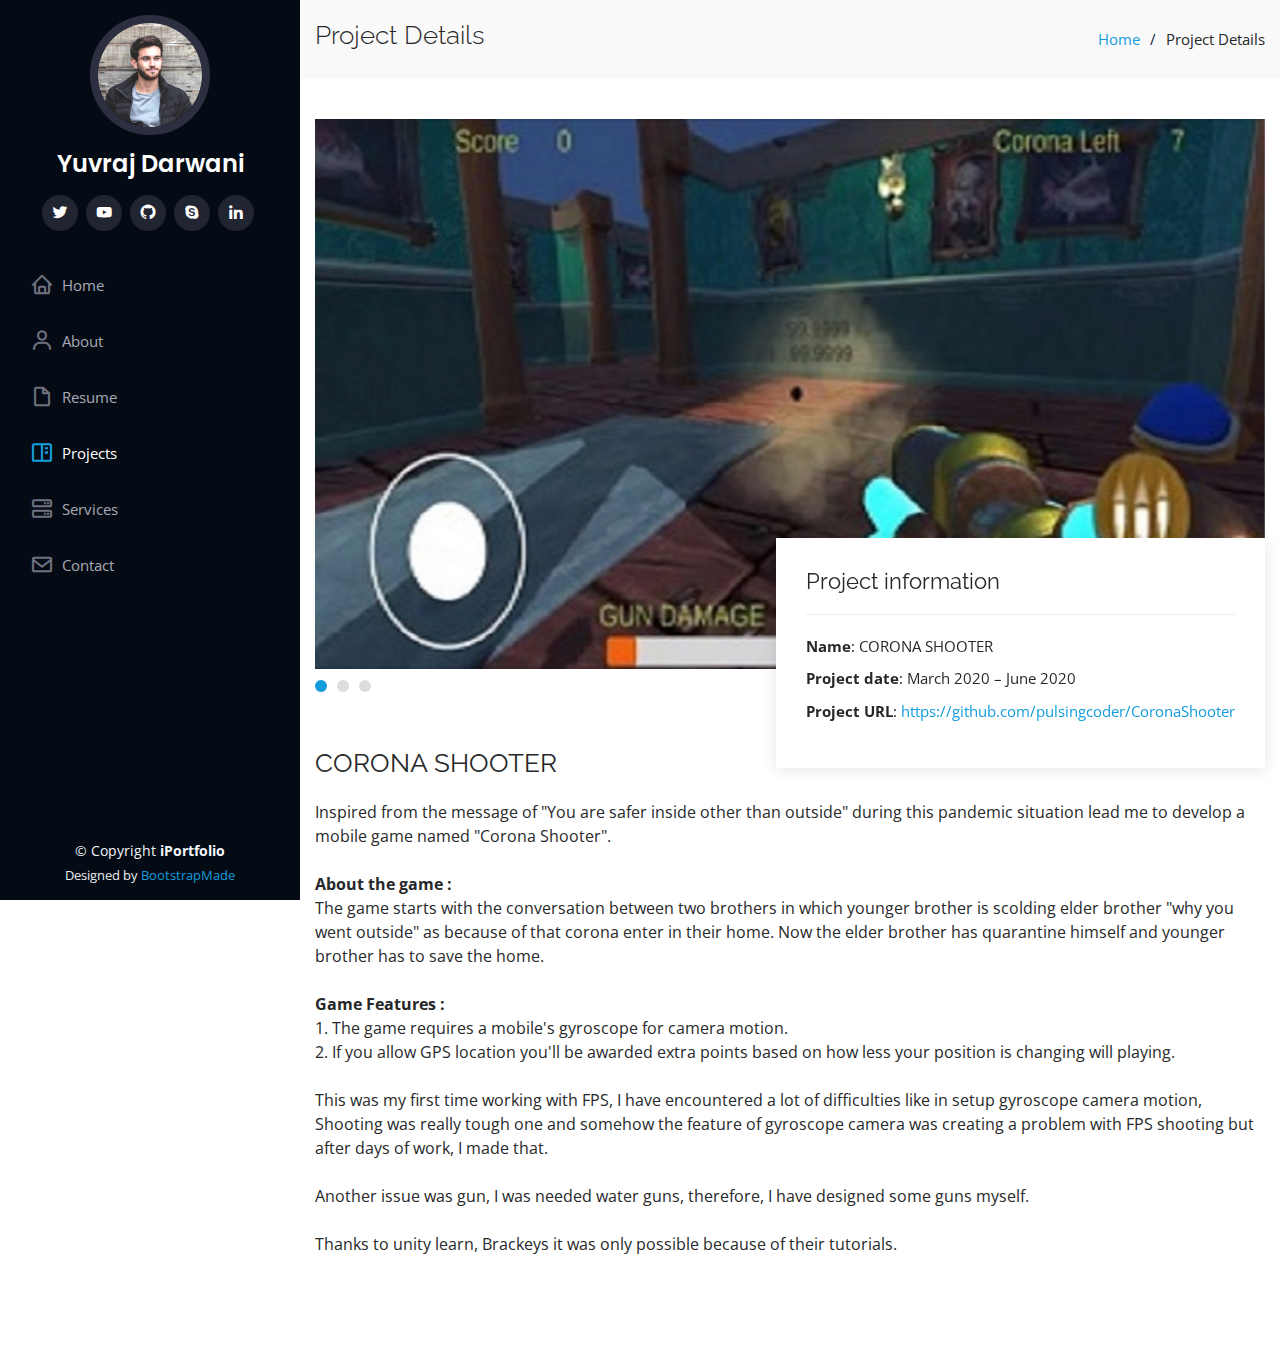
==== portfolio-details.html @ b5a2ceb8 "commit" ====
<!DOCTYPE html>
<html lang="en">

<head>
  <meta charset="utf-8">
  <meta content="width=device-width, initial-scale=1.0" name="viewport">

  <title>Project Details</title>
  <meta content="" name="description">
  <meta content="" name="keywords">

  <!-- Favicons -->
  <link href="assets/img/favicon.png" rel="icon">
  <link href="assets/img/apple-touch-icon.png" rel="apple-touch-icon">

  <!-- Google Fonts -->
  <link href="https://fonts.googleapis.com/css?family=Open+Sans:300,300i,400,400i,600,600i,700,700i|Raleway:300,300i,400,400i,500,500i,600,600i,700,700i|Poppins:300,300i,400,400i,500,500i,600,600i,700,700i" rel="stylesheet">

  <!-- Vendor CSS Files -->
  <link href="assets/vendor/bootstrap/css/bootstrap.min.css" rel="stylesheet">
  <link href="assets/vendor/icofont/icofont.min.css" rel="stylesheet">
  <link href="assets/vendor/boxicons/css/boxicons.min.css" rel="stylesheet">
  <link href="assets/vendor/venobox/venobox.css" rel="stylesheet">
  <link href="assets/vendor/owl.carousel/assets/owl.carousel.min.css" rel="stylesheet">
  <link href="assets/vendor/aos/aos.css" rel="stylesheet">

  <!-- Template Main CSS File -->
  <link href="assets/css/style.css" rel="stylesheet">

  <!-- =======================================================
  * Template Name: iPortfolio - v1.4.1
  * Template URL: https://bootstrapmade.com/iportfolio-bootstrap-portfolio-websites-template/
  * Author: BootstrapMade.com
  * License: https://bootstrapmade.com/license/
  ======================================================== -->
</head>

<body>

  <!-- ======= Mobile nav toggle button ======= -->
  <button type="button" class="mobile-nav-toggle d-xl-none"><i class="icofont-navigation-menu"></i></button>

  <!-- ======= Header ======= -->
  <header id="header">
    <div class="d-flex flex-column">

      <div class="profile">
        <img src="assets/img/profile-img.jpg" alt="" class="img-fluid rounded-circle">
        <h1 class="text-light"><a href="index.html">Yuvraj Darwani</a></h1>
        <div class="social-links mt-3 text-center">
          <a href="https://twitter.com/DarwaniYuvraj" class="twitter"><i class="bx bxl-twitter"></i></a>
          <a href="https://www.youtube.com/channel/UCUBXnohmD0oSBHaIq_Q_eWg" class="youtube"><i class="bx bxl-youtube"></i></a>
          <a href="https://github.com/pulsingcoder" class="instagram"><i class="bx bxl-github"></i></a>
          <a href="https://join.skype.com/invite/ezYSX8KcII6i" class="google-plus"><i class="bx bxl-skype"></i></a>
          <a href="https://www.linkedin.com/in/yuvrajdarwani17/" class="linkedin"><i class="bx bxl-linkedin"></i></a>
        </div>
      </div>

      <nav class="nav-menu">
        <ul>
          <li><a href="index.html"><i class="bx bx-home"></i> <span>Home</span></a></li>
          <li><a href="index.html#about"><i class="bx bx-user"></i> <span>About</span></a></li>
          <li><a href="index.html#resume"><i class="bx bx-file-blank"></i> <span>Resume</span></a></li>
          <li class="active"><a href="index.html#portfolio"><i class="bx bx-book-content"></i> Projects</a></li>
          <li><a href="index.html#services"><i class="bx bx-server"></i> Services</a></li>
          <li><a href="index.html#contact"><i class="bx bx-envelope"></i> Contact</a></li>

        </ul>
      </nav><!-- .nav-menu -->
      <button type="button" class="mobile-nav-toggle d-xl-none"><i class="icofont-navigation-menu"></i></button>

    </div>
  </header><!-- End Header -->

  <main id="main">

    <!-- ======= Breadcrumbs ======= -->
    <section id="breadcrumbs" class="breadcrumbs">
      <div class="container">

        <div class="d-flex justify-content-between align-items-center">
          <h2>Project Details</h2>
          <ol>
            <li><a href="index.html">Home</a></li>
            <li>Project Details</li>
          </ol>
        </div>

      </div>
    </section><!-- End Breadcrumbs -->

    <!-- ======= Portfolio Details Section ======= -->
    <section id="portfolio-details" class="portfolio-details">
      <div class="container">

        <div class="portfolio-details-container">

          <div class="owl-carousel portfolio-details-carousel">
            <img src="assets/img/cs_3.jpg" class="img-fluid" alt="">
            <img src="assets/img/cs_1.jpeg" class="img-fluid" alt="">
            <img src="assets/img/cs_2.jpeg" class="img-fluid" alt="">
          </div>

          <div class="portfolio-info">
            <h3>Project information</h3>
            <ul>
              <li><strong>Name</strong>: CORONA SHOOTER</li>
              
              <li><strong>Project date</strong>: March 2020 – June 2020</li>
              <li><strong>Project URL</strong>: <a href="https://github.com/pulsingcoder/CoronaShooter">https://github.com/pulsingcoder/CoronaShooter</a></li>
            </ul>
          </div>

        </div>

        <div class="portfolio-description">
          <h2>CORONA SHOOTER</h2>
          <p>
          Inspired from the message of "You are safer inside other than outside" during this pandemic situation lead me to develop a mobile game named "Corona Shooter".<br><br>
          <span><strong>About the game :</strong></span><br>
          The game starts with the conversation between two brothers in which younger brother is scolding elder brother "why you went outside" as because of that corona enter in their home. Now the elder brother has quarantine himself and younger brother has to save the home.<br><br>
          <span><strong>Game Features : </strong></span><br>
          1. The game requires a mobile's gyroscope for camera motion.<br>
          2. If you allow GPS location you'll be awarded extra points based on how less your position is changing will playing.<br><br>
  
          This was my first time working with FPS, I have encountered a lot of difficulties like in setup gyroscope camera motion, Shooting was really tough one and somehow the feature of gyroscope camera was creating a problem with FPS shooting but after days of work, I made that.<br><br>

          Another issue was gun, I was needed water guns, therefore, I have designed some guns myself. <br><br>

Thanks to unity learn, Brackeys it was only possible because of their tutorials.<br><br>
          </p>
        </div>

      </div>
    </section><!-- End Portfolio Details Section -->

  </main><!-- End #main -->

  <!-- ======= Footer ======= -->
  <footer id="footer">
    <div class="container">
      <div class="copyright">
        &copy; Copyright <strong><span>iPortfolio</span></strong>
      </div>
      <div class="credits">
        <!-- All the links in the footer should remain intact. -->
        <!-- You can delete the links only if you purchased the pro version. -->
        <!-- Licensing information: https://bootstrapmade.com/license/ -->
        <!-- Purchase the pro version with working PHP/AJAX contact form: https://bootstrapmade.com/iportfolio-bootstrap-portfolio-websites-template/ -->
        Designed by <a href="https://bootstrapmade.com/">BootstrapMade</a>
      </div>
    </div>
  </footer><!-- End  Footer -->

  <a href="#" class="back-to-top"><i class="icofont-simple-up"></i></a>

  <!-- Vendor JS Files -->
  <script src="assets/vendor/jquery/jquery.min.js"></script>
  <script src="assets/vendor/bootstrap/js/bootstrap.bundle.min.js"></script>
  <script src="assets/vendor/jquery.easing/jquery.easing.min.js"></script>
  <script src="assets/vendor/php-email-form/validate.js"></script>
  <script src="assets/vendor/waypoints/jquery.waypoints.min.js"></script>
  <script src="assets/vendor/counterup/counterup.min.js"></script>
  <script src="assets/vendor/isotope-layout/isotope.pkgd.min.js"></script>
  <script src="assets/vendor/venobox/venobox.min.js"></script>
  <script src="assets/vendor/owl.carousel/owl.carousel.min.js"></script>
  <script src="assets/vendor/typed.js/typed.min.js"></script>
  <script src="assets/vendor/aos/aos.js"></script>

  <!-- Template Main JS File -->
  <script src="assets/js/main.js"></script>

</body>

</html>
---- assets/vendor/venobox/venobox.css ----
/* ------ venobox.css --------*/
.vbox-overlay *, .vbox-overlay *:before, .vbox-overlay *:after{
    -webkit-backface-visibility: hidden;
    -webkit-box-sizing:border-box;
    -moz-box-sizing:border-box;
    box-sizing:border-box;
}
.vbox-overlay * { 
    -webkit-backface-visibility: visible;
    backface-visibility: visible;
}
.vbox-overlay{
    display: -webkit-flex;
    display: flex;
    -webkit-flex-direction: column;
    flex-direction: column;
    -webkit-justify-content: center;
    justify-content: center;
    -webkit-align-items: center;
    align-items: center;
    position: fixed;
    left: 0;
    top: 0;
    bottom: 0;
    right: 0;
    z-index: 999999;
}

/* ----- navigation ----- */
.vbox-title{
    width: 100%;
    height: 40px;
    float: left;
    text-align: center;
    line-height: 28px;
    font-size: 12px;
    padding: 6px 50px;
    overflow: hidden;
    position: fixed;
    display: none;
    left: 0;
    z-index: 89;
}
.vbox-close{
    cursor: pointer;
    position: fixed;
    top: -1px;
    right: 0;
    width: 50px;
    height: 40px;
    padding: 6px;
    display: block;
    background-position:10px center;
    overflow: hidden;
    font-size: 24px;
    line-height: 1;
    text-align: center;
    z-index: 99;
}
.vbox-left{
    cursor: pointer;
    position: fixed;
    left: 0;
    height: 40px;
    overflow: hidden;
    line-height: 28px;
    font-size: 12px;
    z-index: 99;
    display: flex;
    align-items:center;
}
.vbox-num{
    display: inline-block;
    margin: 6px 0 6px 15px;
}
/* ----- Social share ----- */
.vbox-share{
    line-height: 28px;
    font-size: 12px;
    overflow: hidden;
    position: fixed;
    left: 0;
    z-index: 98;
    display: flex;
    align-items:center;
    justify-content: center;
    width: 100%;
    text-align: center;
}
.vbox-share svg{
    max-height: 28px;
    width: 28px;
    z-index: 10;
    margin-left: 12px;
    margin-top: 6px;
    margin-bottom: 6px;
    vertical-align: middle;
}


/* ----- navigation ARROWS ----- */
.vbox-next, .vbox-prev{
    position: fixed;
    top: 50%;
    margin-top: -15px;
    overflow: hidden;
    cursor: pointer;
    display: block;
    width: 45px;
    height: 45px;
    z-index: 99;
}
.vbox-next span, .vbox-prev span{
    position: relative;
    width: 20px;
    height: 20px;
    border: 2px solid transparent;
    border-top-color: #B6B6B6;
    border-right-color: #B6B6B6;
    text-indent: -100px;
    position: absolute;
    top: 8px;
    display: block;
}
.vbox-prev{
    left: 15px;
}
.vbox-next{
    right: 15px;
}
.vbox-prev span{
    left: 10px;
    -ms-transform: rotate(-135deg);
    -webkit-transform: rotate(-135deg);
    transform: rotate(-135deg);
}
.vbox-next span{
    -ms-transform: rotate(45deg);
    -webkit-transform: rotate(45deg);
    transform: rotate(45deg);
    right: 10px;
}
/* ------- inline window ------ */
.vbox-inline{
    width: 420px;
    height: 315px;
    height: 70vh;
    padding: 10px;
    background: #fff;
    margin: 0 auto;
    overflow: auto;
    text-align: left;
}
/* ------- Video & iFrames window ------ */
.venoframe{
    max-width: 100%;
    width: 100%;
    border: none;
    width: 100%;
    height: 260px;
    height: 70vh;
}
.venoframe.vbvid{
    height: 260px;
}
@media (min-width: 768px) {
    .venoframe, .vbox-inline{
        width: 90%;
        height: 360px;
        height: 70vh;
    }
    .venoframe.vbvid{
        width: 640px;
        height: 360px;
    }
}
@media (min-width: 992px) {
    .venoframe, .vbox-inline{
        max-width: 1200px;
        width: 80%;
        height: 540px;
        height: 70vh;
    }
    .venoframe.vbvid{
        width: 960px;
        height: 540px;
    }
}
/* 
Please do NOT edit this part! 
or at least read this note: http://i.imgur.com/7C0ws9e.gif
*/
.vbox-open{
    overflow: hidden;
}
.vbox-container{
    position: absolute;
    left: 0;
    right: 0;
    top: 0;
    bottom: 0;
    overflow-x: hidden;
    overflow-y: scroll;
    overflow-scrolling: touch;
    -webkit-overflow-scrolling: touch;
    z-index: 20;
    max-height: 100%;

}

.vbox-content{
    text-align: center;
    float: left;
    width: 100%;
    position: relative;
    overflow: hidden;
    padding: 20px 4%;
}
.vbox-container img{
    max-width: 100%;
    height: auto;
}
.vbox-figlio{
    box-shadow: 0 0 12px rgba(0,0,0,0.19), 0 6px 6px rgba(0,0,0,0.23);
    max-width: 100%;
    text-align: initial;
}
img.vbox-figlio{
    -webkit-user-select: none;
-khtml-user-select: none;
-moz-user-select: none;
-o-user-select: none;
user-select: none;
}
.vbox-content.swipe-left{
    margin-left: -200px !important;
}
.vbox-content.swipe-right{
    margin-left: 200px !important;
}
.vbox-animated{
    webkit-transition: margin 300ms ease-out;
    transition: margin 300ms ease-out;
}

/* ---------- preloader ----------
 * SPINKIT 
 * http://tobiasahlin.com/spinkit/
-------------------------------- */
.sk-double-bounce,.sk-rotating-plane{width:40px;height:40px;margin:40px auto}.sk-rotating-plane{background-color:#333;-webkit-animation:sk-rotatePlane 1.2s infinite ease-in-out;animation:sk-rotatePlane 1.2s infinite ease-in-out}@-webkit-keyframes sk-rotatePlane{0%{-webkit-transform:perspective(120px) rotateX(0) rotateY(0);transform:perspective(120px) rotateX(0) rotateY(0)}50%{-webkit-transform:perspective(120px) rotateX(-180.1deg) rotateY(0);transform:perspective(120px) rotateX(-180.1deg) rotateY(0)}100%{-webkit-transform:perspective(120px) rotateX(-180deg) rotateY(-179.9deg);transform:perspective(120px) rotateX(-180deg) rotateY(-179.9deg)}}@keyframes sk-rotatePlane{0%{-webkit-transform:perspective(120px) rotateX(0) rotateY(0);transform:perspective(120px) rotateX(0) rotateY(0)}50%{-webkit-transform:perspective(120px) rotateX(-180.1deg) rotateY(0);transform:perspective(120px) rotateX(-180.1deg) rotateY(0)}100%{-webkit-transform:perspective(120px) rotateX(-180deg) rotateY(-179.9deg);transform:perspective(120px) rotateX(-180deg) rotateY(-179.9deg)}}.sk-double-bounce{position:relative}.sk-double-bounce .sk-child{width:100%;height:100%;border-radius:50%;background-color:#333;opacity:.6;position:absolute;top:0;left:0;-webkit-animation:sk-doubleBounce 2s infinite ease-in-out;animation:sk-doubleBounce 2s infinite ease-in-out}.sk-chasing-dots .sk-child,.sk-spinner-pulse,.sk-three-bounce .sk-child{background-color:#333;border-radius:100%}.sk-double-bounce .sk-double-bounce2{-webkit-animation-delay:-1s;animation-delay:-1s}@-webkit-keyframes sk-doubleBounce{0%,100%{-webkit-transform:scale(0);transform:scale(0)}50%{-webkit-transform:scale(1);transform:scale(1)}}@keyframes sk-doubleBounce{0%,100%{-webkit-transform:scale(0);transform:scale(0)}50%{-webkit-transform:scale(1);transform:scale(1)}}.sk-wave{margin:40px auto;width:50px;height:40px;text-align:center;font-size:10px}.sk-wave .sk-rect{background-color:#333;height:100%;width:6px;display:inline-block;-webkit-animation:sk-waveStretchDelay 1.2s infinite ease-in-out;animation:sk-waveStretchDelay 1.2s infinite ease-in-out}.sk-wave .sk-rect1{-webkit-animation-delay:-1.2s;animation-delay:-1.2s}.sk-wave .sk-rect2{-webkit-animation-delay:-1.1s;animation-delay:-1.1s}.sk-wave .sk-rect3{-webkit-animation-delay:-1s;animation-delay:-1s}.sk-wave .sk-rect4{-webkit-animation-delay:-.9s;animation-delay:-.9s}.sk-wave .sk-rect5{-webkit-animation-delay:-.8s;animation-delay:-.8s}@-webkit-keyframes sk-waveStretchDelay{0%,100%,40%{-webkit-transform:scaleY(.4);transform:scaleY(.4)}20%{-webkit-transform:scaleY(1);transform:scaleY(1)}}@keyframes sk-waveStretchDelay{0%,100%,40%{-webkit-transform:scaleY(.4);transform:scaleY(.4)}20%{-webkit-transform:scaleY(1);transform:scaleY(1)}}.sk-wandering-cubes{margin:40px auto;width:40px;height:40px;position:relative}.sk-wandering-cubes .sk-cube{background-color:#333;width:10px;height:10px;position:absolute;top:0;left:0;-webkit-animation:sk-wanderingCube 1.8s ease-in-out -1.8s infinite both;animation:sk-wanderingCube 1.8s ease-in-out -1.8s infinite both}.sk-chasing-dots,.sk-spinner-pulse{width:40px;height:40px;margin:40px auto}.sk-wandering-cubes .sk-cube2{-webkit-animation-delay:-.9s;animation-delay:-.9s}@-webkit-keyframes sk-wanderingCube{0%{-webkit-transform:rotate(0);transform:rotate(0)}25%{-webkit-transform:translateX(30px) rotate(-90deg) scale(.5);transform:translateX(30px) rotate(-90deg) scale(.5)}50%{-webkit-transform:translateX(30px) translateY(30px) rotate(-179deg);transform:translateX(30px) translateY(30px) rotate(-179deg)}50.1%{-webkit-transform:translateX(30px) translateY(30px) rotate(-180deg);transform:translateX(30px) translateY(30px) rotate(-180deg)}75%{-webkit-transform:translateX(0) translateY(30px) rotate(-270deg) scale(.5);transform:translateX(0) translateY(30px) rotate(-270deg) scale(.5)}100%{-webkit-transform:rotate(-360deg);transform:rotate(-360deg)}}@keyframes sk-wanderingCube{0%{-webkit-transform:rotate(0);transform:rotate(0)}25%{-webkit-transform:translateX(30px) rotate(-90deg) scale(.5);transform:translateX(30px) rotate(-90deg) scale(.5)}50%{-webkit-transform:translateX(30px) translateY(30px) rotate(-179deg);transform:translateX(30px) translateY(30px) rotate(-179deg)}50.1%{-webkit-transform:translateX(30px) translateY(30px) rotate(-180deg);transform:translateX(30px) translateY(30px) rotate(-180deg)}75%{-webkit-transform:translateX(0) translateY(30px) rotate(-270deg) scale(.5);transform:translateX(0) translateY(30px) rotate(-270deg) scale(.5)}100%{-webkit-transform:rotate(-360deg);transform:rotate(-360deg)}}.sk-spinner-pulse{-webkit-animation:sk-pulseScaleOut 1s infinite ease-in-out;animation:sk-pulseScaleOut 1s infinite ease-in-out}@-webkit-keyframes sk-pulseScaleOut{0%{-webkit-transform:scale(0);transform:scale(0)}100%{-webkit-transform:scale(1);transform:scale(1);opacity:0}}@keyframes sk-pulseScaleOut{0%{-webkit-transform:scale(0);transform:scale(0)}100%{-webkit-transform:scale(1);transform:scale(1);opacity:0}}.sk-chasing-dots{position:relative;text-align:center;-webkit-animation:sk-chasingDotsRotate 2s infinite linear;animation:sk-chasingDotsRotate 2s infinite linear}.sk-chasing-dots .sk-child{width:60%;height:60%;display:inline-block;position:absolute;top:0;-webkit-animation:sk-chasingDotsBounce 2s infinite ease-in-out;animation:sk-chasingDotsBounce 2s infinite ease-in-out}.sk-chasing-dots .sk-dot2{top:auto;bottom:0;-webkit-animation-delay:-1s;animation-delay:-1s}@-webkit-keyframes sk-chasingDotsRotate{100%{-webkit-transform:rotate(360deg);transform:rotate(360deg)}}@keyframes sk-chasingDotsRotate{100%{-webkit-transform:rotate(360deg);transform:rotate(360deg)}}@-webkit-keyframes sk-chasingDotsBounce{0%,100%{-webkit-transform:scale(0);transform:scale(0)}50%{-webkit-transform:scale(1);transform:scale(1)}}@keyframes sk-chasingDotsBounce{0%,100%{-webkit-transform:scale(0);transform:scale(0)}50%{-webkit-transform:scale(1);transform:scale(1)}}.sk-three-bounce{margin:40px auto;width:80px;text-align:center}.sk-three-bounce .sk-child{width:20px;height:20px;display:inline-block;-webkit-animation:sk-three-bounce 1.4s ease-in-out 0s infinite both;animation:sk-three-bounce 1.4s ease-in-out 0s infinite both}.sk-circle .sk-child:before,.sk-fading-circle .sk-circle:before{display:block;border-radius:100%;content:'';background-color:#333}.sk-three-bounce .sk-bounce1{-webkit-animation-delay:-.32s;animation-delay:-.32s}.sk-three-bounce .sk-bounce2{-webkit-animation-delay:-.16s;animation-delay:-.16s}@-webkit-keyframes sk-three-bounce{0%,100%,80%{-webkit-transform:scale(0);transform:scale(0)}40%{-webkit-transform:scale(1);transform:scale(1)}}@keyframes sk-three-bounce{0%,100%,80%{-webkit-transform:scale(0);transform:scale(0)}40%{-webkit-transform:scale(1);transform:scale(1)}}.sk-circle{margin:40px auto;width:40px;height:40px;position:relative}.sk-circle .sk-child{width:100%;height:100%;position:absolute;left:0;top:0}.sk-circle .sk-child:before{margin:0 auto;width:15%;height:15%;-webkit-animation:sk-circleBounceDelay 1.2s infinite ease-in-out both;animation:sk-circleBounceDelay 1.2s infinite ease-in-out both}.sk-circle .sk-circle2{-webkit-transform:rotate(30deg);-ms-transform:rotate(30deg);transform:rotate(30deg)}.sk-circle .sk-circle3{-webkit-transform:rotate(60deg);-ms-transform:rotate(60deg);transform:rotate(60deg)}.sk-circle .sk-circle4{-webkit-transform:rotate(90deg);-ms-transform:rotate(90deg);transform:rotate(90deg)}.sk-circle .sk-circle5{-webkit-transform:rotate(120deg);-ms-transform:rotate(120deg);transform:rotate(120deg)}.sk-circle .sk-circle6{-webkit-transform:rotate(150deg);-ms-transform:rotate(150deg);transform:rotate(150deg)}.sk-circle .sk-circle7{-webkit-transform:rotate(180deg);-ms-transform:rotate(180deg);transform:rotate(180deg)}.sk-circle .sk-circle8{-webkit-transform:rotate(210deg);-ms-transform:rotate(210deg);transform:rotate(210deg)}.sk-circle .sk-circle9{-webkit-transform:rotate(240deg);-ms-transform:rotate(240deg);transform:rotate(240deg)}.sk-circle .sk-circle10{-webkit-transform:rotate(270deg);-ms-transform:rotate(270deg);transform:rotate(270deg)}.sk-circle .sk-circle11{-webkit-transform:rotate(300deg);-ms-transform:rotate(300deg);transform:rotate(300deg)}.sk-circle .sk-circle12{-webkit-transform:rotate(330deg);-ms-transform:rotate(330deg);transform:rotate(330deg)}.sk-circle .sk-circle2:before{-webkit-animation-delay:-1.1s;animation-delay:-1.1s}.sk-circle .sk-circle3:before{-webkit-animation-delay:-1s;animation-delay:-1s}.sk-circle .sk-circle4:before{-webkit-animation-delay:-.9s;animation-delay:-.9s}.sk-circle .sk-circle5:before{-webkit-animation-delay:-.8s;animation-delay:-.8s}.sk-circle .sk-circle6:before{-webkit-animation-delay:-.7s;animation-delay:-.7s}.sk-circle .sk-circle7:before{-webkit-animation-delay:-.6s;animation-delay:-.6s}.sk-circle .sk-circle8:before{-webkit-animation-delay:-.5s;animation-delay:-.5s}.sk-circle .sk-circle9:before{-webkit-animation-delay:-.4s;animation-delay:-.4s}.sk-circle .sk-circle10:before{-webkit-animation-delay:-.3s;animation-delay:-.3s}.sk-circle .sk-circle11:before{-webkit-animation-delay:-.2s;animation-delay:-.2s}.sk-circle .sk-circle12:before{-webkit-animation-delay:-.1s;animation-delay:-.1s}@-webkit-keyframes sk-circleBounceDelay{0%,100%,80%{-webkit-transform:scale(0);transform:scale(0)}40%{-webkit-transform:scale(1);transform:scale(1)}}@keyframes sk-circleBounceDelay{0%,100%,80%{-webkit-transform:scale(0);transform:scale(0)}40%{-webkit-transform:scale(1);transform:scale(1)}}.sk-cube-grid{width:40px;height:40px;margin:40px auto}.sk-cube-grid .sk-cube{width:33.33%;height:33.33%;background-color:#333;float:left;-webkit-animation:sk-cubeGridScaleDelay 1.3s infinite ease-in-out;animation:sk-cubeGridScaleDelay 1.3s infinite ease-in-out}.sk-cube-grid .sk-cube1{-webkit-animation-delay:.2s;animation-delay:.2s}.sk-cube-grid .sk-cube2{-webkit-animation-delay:.3s;animation-delay:.3s}.sk-cube-grid .sk-cube3{-webkit-animation-delay:.4s;animation-delay:.4s}.sk-cube-grid .sk-cube4{-webkit-animation-delay:.1s;animation-delay:.1s}.sk-cube-grid .sk-cube5{-webkit-animation-delay:.2s;animation-delay:.2s}.sk-cube-grid .sk-cube6{-webkit-animation-delay:.3s;animation-delay:.3s}.sk-cube-grid .sk-cube7{-webkit-animation-delay:0ms;animation-delay:0ms}.sk-cube-grid .sk-cube8{-webkit-animation-delay:.1s;animation-delay:.1s}.sk-cube-grid .sk-cube9{-webkit-animation-delay:.2s;animation-delay:.2s}@-webkit-keyframes sk-cubeGridScaleDelay{0%,100%,70%{-webkit-transform:scale3D(1,1,1);transform:scale3D(1,1,1)}35%{-webkit-transform:scale3D(0,0,1);transform:scale3D(0,0,1)}}@keyframes sk-cubeGridScaleDelay{0%,100%,70%{-webkit-transform:scale3D(1,1,1);transform:scale3D(1,1,1)}35%{-webkit-transform:scale3D(0,0,1);transform:scale3D(0,0,1)}}.sk-fading-circle{margin:40px auto;width:40px;height:40px;position:relative}.sk-fading-circle .sk-circle{width:100%;height:100%;position:absolute;left:0;top:0}.sk-fading-circle .sk-circle:before{margin:0 auto;width:15%;height:15%;-webkit-animation:sk-circleFadeDelay 1.2s infinite ease-in-out both;animation:sk-circleFadeDelay 1.2s infinite ease-in-out both}.sk-fading-circle .sk-circle2{-webkit-transform:rotate(30deg);-ms-transform:rotate(30deg);transform:rotate(30deg)}.sk-fading-circle .sk-circle3{-webkit-transform:rotate(60deg);-ms-transform:rotate(60deg);transform:rotate(60deg)}.sk-fading-circle .sk-circle4{-webkit-transform:rotate(90deg);-ms-transform:rotate(90deg);transform:rotate(90deg)}.sk-fading-circle .sk-circle5{-webkit-transform:rotate(120deg);-ms-transform:rotate(120deg);transform:rotate(120deg)}.sk-fading-circle .sk-circle6{-webkit-transform:rotate(150deg);-ms-transform:rotate(150deg);transform:rotate(150deg)}.sk-fading-circle .sk-circle7{-webkit-transform:rotate(180deg);-ms-transform:rotate(180deg);transform:rotate(180deg)}.sk-fading-circle .sk-circle8{-webkit-transform:rotate(210deg);-ms-transform:rotate(210deg);transform:rotate(210deg)}.sk-fading-circle .sk-circle9{-webkit-transform:rotate(240deg);-ms-transform:rotate(240deg);transform:rotate(240deg)}.sk-fading-circle .sk-circle10{-webkit-transform:rotate(270deg);-ms-transform:rotate(270deg);transform:rotate(270deg)}.sk-fading-circle .sk-circle11{-webkit-transform:rotate(300deg);-ms-transform:rotate(300deg);transform:rotate(300deg)}.sk-fading-circle .sk-circle12{-webkit-transform:rotate(330deg);-ms-transform:rotate(330deg);transform:rotate(330deg)}.sk-fading-circle .sk-circle2:before{-webkit-animation-delay:-1.1s;animation-delay:-1.1s}.sk-fading-circle .sk-circle3:before{-webkit-animation-delay:-1s;animation-delay:-1s}.sk-fading-circle .sk-circle4:before{-webkit-animation-delay:-.9s;animation-delay:-.9s}.sk-fading-circle .sk-circle5:before{-webkit-animation-delay:-.8s;animation-delay:-.8s}.sk-fading-circle .sk-circle6:before{-webkit-animation-delay:-.7s;animation-delay:-.7s}.sk-fading-circle .sk-circle7:before{-webkit-animation-delay:-.6s;animation-delay:-.6s}.sk-fading-circle .sk-circle8:before{-webkit-animation-delay:-.5s;animation-delay:-.5s}.sk-fading-circle .sk-circle9:before{-webkit-animation-delay:-.4s;animation-delay:-.4s}.sk-fading-circle .sk-circle10:before{-webkit-animation-delay:-.3s;animation-delay:-.3s}.sk-fading-circle .sk-circle11:before{-webkit-animation-delay:-.2s;animation-delay:-.2s}.sk-fading-circle .sk-circle12:before{-webkit-animation-delay:-.1s;animation-delay:-.1s}@-webkit-keyframes sk-circleFadeDelay{0%,100%,39%{opacity:0}40%{opacity:1}}@keyframes sk-circleFadeDelay{0%,100%,39%{opacity:0}40%{opacity:1}}.sk-folding-cube{margin:40px auto;width:40px;height:40px;position:relative;-webkit-transform:rotateZ(45deg);transform:rotateZ(45deg)}.sk-folding-cube .sk-cube{float:left;width:50%;height:50%;position:relative;-webkit-transform:scale(1.1);-ms-transform:scale(1.1);transform:scale(1.1)}.sk-folding-cube .sk-cube:before{content:'';position:absolute;top:0;left:0;width:100%;height:100%;background-color:#333;-webkit-animation:sk-foldCubeAngle 2.4s infinite linear both;animation:sk-foldCubeAngle 2.4s infinite linear both;-webkit-transform-origin:100% 100%;-ms-transform-origin:100% 100%;transform-origin:100% 100%}.sk-folding-cube .sk-cube2{-webkit-transform:scale(1.1) rotateZ(90deg);transform:scale(1.1) rotateZ(90deg)}.sk-folding-cube .sk-cube3{-webkit-transform:scale(1.1) rotateZ(180deg);transform:scale(1.1) rotateZ(180deg)}.sk-folding-cube .sk-cube4{-webkit-transform:scale(1.1) rotateZ(270deg);transform:scale(1.1) rotateZ(270deg)}.sk-folding-cube .sk-cube2:before{-webkit-animation-delay:.3s;animation-delay:.3s}.sk-folding-cube .sk-cube3:before{-webkit-animation-delay:.6s;animation-delay:.6s}.sk-folding-cube .sk-cube4:before{-webkit-animation-delay:.9s;animation-delay:.9s}@-webkit-keyframes sk-foldCubeAngle{0%,10%{-webkit-transform:perspective(140px) rotateX(-180deg);transform:perspective(140px) rotateX(-180deg);opacity:0}25%,75%{-webkit-transform:perspective(140px) rotateX(0);transform:perspective(140px) rotateX(0);opacity:1}100%,90%{-webkit-transform:perspective(140px) rotateY(180deg);transform:perspective(140px) rotateY(180deg);opacity:0}}@keyframes sk-foldCubeAngle{0%,10%{-webkit-transform:perspective(140px) rotateX(-180deg);transform:perspective(140px) rotateX(-180deg);opacity:0}25%,75%{-webkit-transform:perspective(140px) rotateX(0);transform:perspective(140px) rotateX(0);opacity:1}100%,90%{-webkit-transform:perspective(140px) rotateY(180deg);transform:perspective(140px) rotateY(180deg);opacity:0}}
---- assets/css/style.css ----
/**
* Template Name: iPortfolio - v1.4.1
* Template URL: https://bootstrapmade.com/iportfolio-bootstrap-portfolio-websites-template/
* Author: BootstrapMade.com
* License: https://bootstrapmade.com/license/
*/

/*--------------------------------------------------------------
# General
--------------------------------------------------------------*/
body {
  font-family: "Open Sans", sans-serif;
  color: #272829;
}

a {
  color: #149ddd;
}

a:hover {
  color: #37b3ed;
  text-decoration: none;
}

h1, h2, h3, h4, h5, h6 {
  font-family: "Raleway", sans-serif;
}

/*--------------------------------------------------------------
# Back to top button
--------------------------------------------------------------*/
.back-to-top {
  position: fixed;
  display: none;
  width: 40px;
  height: 40px;
  border-radius: 50px;
  right: 15px;
  bottom: 15px;
  background: #149ddd;
  color: #fff;
  transition: display 0.5s ease-in-out;
  z-index: 99999;
}

.back-to-top i {
  font-size: 24px;
  position: absolute;
  top: 7px;
  left: 8px;
}

.back-to-top:hover {
  color: #fff;
  background: #2eafec;
  transition: background 0.2s ease-in-out;
}

/*--------------------------------------------------------------
# Header
--------------------------------------------------------------*/
#header {
  position: fixed;
  top: 0;
  left: 0;
  bottom: 0;
  width: 300px;
  transition: all ease-in-out 0.5s;
  z-index: 9997;
  transition: all 0.5s;
  padding: 0 15px;
  background: #040b14;
  overflow-y: auto;
}

#header .profile img {
  margin: 15px auto;
  display: block;
  width: 120px;
  border: 8px solid #2c2f3f;
}

#header .profile h1 {
  font-size: 24px;
  margin: 0;
  padding: 0;
  font-weight: 600;
  -moz-text-align-last: center;
  text-align-last: center;
  font-family: "Poppins", sans-serif;
}

#header .profile h1 a, #header .profile h1 a:hover {
  color: #fff;
  text-decoration: none;
}

#header .profile .social-links a {
  font-size: 18px;
  display: inline-block;
  background: #212431;
  color: #fff;
  line-height: 1;
  padding: 8px 0;
  margin-right: 4px;
  border-radius: 50%;
  text-align: center;
  width: 36px;
  height: 36px;
  transition: 0.3s;
}

#header .profile .social-links a:hover {
  background: #149ddd;
  color: #fff;
  text-decoration: none;
}

#main {
  margin-left: 300px;
}

@media (max-width: 1199px) {
  #header {
    left: -300px;
  }
  #main {
    margin-left: 0;
  }
}

/*--------------------------------------------------------------
# Navigation Menu
--------------------------------------------------------------*/
/* Desktop Navigation */
.nav-menu {
  padding-top: 30px;
}

.nav-menu * {
  margin: 0;
  padding: 0;
  list-style: none;
}

.nav-menu > ul > li {
  position: relative;
  white-space: nowrap;
}

.nav-menu a {
  display: flex;
  align-items: center;
  color: #a8a9b4;
  padding: 12px 15px;
  margin-bottom: 8px;
  transition: 0.3s;
  font-size: 15px;
}

.nav-menu a i {
  font-size: 24px;
  padding-right: 8px;
  color: #6f7180;
}

.nav-menu a:hover, .nav-menu .active > a, .nav-menu li:hover > a {
  text-decoration: none;
  color: #fff;
}

.nav-menu a:hover i, .nav-menu .active > a i, .nav-menu li:hover > a i {
  color: #149ddd;
}

/* Mobile Navigation */
.mobile-nav-toggle {
  position: fixed;
  right: 15px;
  top: 15px;
  z-index: 9998;
  border: 0;
  background: none;
  font-size: 24px;
  transition: all 0.4s;
  outline: none !important;
  line-height: 1;
  cursor: pointer;
  text-align: right;
}

.mobile-nav-toggle i {
  color: #149ddd;
}

.mobile-nav-active {
  overflow: hidden;
}

.mobile-nav-active #header {
  left: 0;
}

.mobile-nav-active .mobile-nav-toggle i {
  color: #fff;
}

/*--------------------------------------------------------------
# Hero Section
--------------------------------------------------------------*/
#hero {
  width: 100%;
  height: 100vh;
  background: url("../img/hero-bg.jpg") top center;
  background-size: cover;
}

#hero:before {
  content: "";
  background: rgba(5, 13, 24, 0.3);
  position: absolute;
  bottom: 0;
  top: 0;
  left: 0;
  right: 0;
  z-index: 1;
}

#hero .hero-container {
  position: relative;
  z-index: 2;
  min-width: 300px;
}

#hero h1 {
  margin: 0 0 10px 0;
  font-size: 64px;
  font-weight: 700;
  line-height: 56px;
  color: #fff;
}

#hero p {
  color: #fff;
  margin-bottom: 50px;
  font-size: 26px;
  font-family: "Poppins", sans-serif;
}

#hero p span {
  color: #fff;
  padding-bottom: 4px;
  letter-spacing: 1px;
  border-bottom: 3px solid #149ddd;
}

@media (min-width: 1024px) {
  #hero {
    background-attachment: fixed;
  }
}

@media (max-width: 768px) {
  #hero h1 {
    font-size: 28px;
    line-height: 36px;
  }
  #hero h2 {
    font-size: 18px;
    line-height: 24px;
    margin-bottom: 30px;
  }
}

/*--------------------------------------------------------------
# Sections General
--------------------------------------------------------------*/
section {
  padding: 60px 0;
  overflow: hidden;
}

.section-bg {
  background: #f5f8fd;
}

.section-title {
  padding-bottom: 30px;
}

.section-title h2 {
  font-size: 32px;
  font-weight: bold;
  margin-bottom: 20px;
  padding-bottom: 20px;
  position: relative;
  color: #173b6c;
}

.section-title h2::after {
  content: '';
  position: absolute;
  display: block;
  width: 50px;
  height: 3px;
  background: #149ddd;
  bottom: 0;
  left: 0;
}

.section-title p {
  margin-bottom: 0;
}

/*--------------------------------------------------------------
# About
--------------------------------------------------------------*/
.about .content h3 {
  font-weight: 700;
  font-size: 26px;
  color: #173b6c;
}

.about .content ul {
  list-style: none;
  padding: 0;
}

.about .content ul li {
  padding-bottom: 10px;
}

.about .content ul i {
  font-size: 20px;
  padding-right: 2px;
  color: #149ddd;
}

.about .content p:last-child {
  margin-bottom: 0;
}

/*--------------------------------------------------------------
# Facts
--------------------------------------------------------------*/
.facts {
  padding-bottom: 30px;
}

.facts .count-box {
  padding: 30px;
  width: 100%;
}

.facts .count-box i {
  display: block;
  font-size: 44px;
  color: #149ddd;
  float: left;
}

.facts .count-box span {
  font-size: 48px;
  line-height: 40px;
  display: block;
  font-weight: 700;
  color: #050d18;
  margin-left: 60px;
}

.facts .count-box p {
  padding: 15px 0 0 0;
  margin: 0 0 0 60px;
  font-family: "Raleway", sans-serif;
  font-size: 14px;
  color: #122f57;
}

.facts .count-box a {
  font-weight: 600;
  display: block;
  margin-top: 20px;
  color: #122f57;
  font-size: 15px;
  font-family: "Poppins", sans-serif;
  transition: ease-in-out 0.3s;
}

.facts .count-box a:hover {
  color: #1f5297;
}

/*--------------------------------------------------------------
# Akills
--------------------------------------------------------------*/
.skills .progress {
  height: 50px;
  display: block;
  background: none;
}

.skills .progress .skill {
  padding: 10px 0;
  margin: 0 0 6px 0;
  text-transform: uppercase;
  display: block;
  font-weight: 600;
  font-family: "Poppins", sans-serif;
  color: #050d18;
}

.skills .progress .skill .val {
  float: right;
  font-style: normal;
}

.skills .progress-bar-wrap {
  background: #dce8f8;
}

.skills .progress-bar {
  width: 1px;
  height: 10px;
  transition: .9s;
  background-color: #149ddd;
}

/*--------------------------------------------------------------
# Resume
--------------------------------------------------------------*/
.resume .resume-title {
  font-size: 26px;
  font-weight: 700;
  margin-top: 20px;
  margin-bottom: 20px;
  color: #050d18;
}

.resume .resume-item {
  padding: 0 0 20px 20px;
  margin-top: -2px;
  border-left: 2px solid #1f5297;
  position: relative;
}

.resume .resume-item h4 {
  line-height: 18px;
  font-size: 18px;
  font-weight: 600;
  text-transform: uppercase;
  font-family: "Poppins", sans-serif;
  color: #050d18;
  margin-bottom: 10px;
}

.resume .resume-item h5 {
  font-size: 16px;
  background: #e4edf9;
  padding: 5px 15px;
  display: inline-block;
  font-weight: 600;
  margin-bottom: 10px;
}

.resume .resume-item ul {
  padding-left: 20px;
}

.resume .resume-item ul li {
  padding-bottom: 10px;
}

.resume .resume-item:last-child {
  padding-bottom: 0;
}

.resume .resume-item::before {
  content: "";
  position: absolute;
  width: 16px;
  height: 16px;
  border-radius: 50px;
  left: -9px;
  top: 0;
  background: #fff;
  border: 2px solid #1f5297;
}

/*--------------------------------------------------------------
# Portfolio
--------------------------------------------------------------*/
 .portfolio-item {
  margin-bottom: 30px;
}

.portfolio #portfolio-flters {
  padding: 0;
  margin: 0 auto 35px auto;
  list-style: none;
  text-align: center;
  background: #fff;
  border-radius: 50px;
  padding: 2px 15px;
}

.portfolio #portfolio-flters li {
  cursor: pointer;
  display: inline-block;
  padding: 10px 15px 8px 15px;
  font-size: 14px;
  font-weight: 600;
  line-height: 1;
  text-transform: uppercase;
  color: #272829;
  margin-bottom: 5px;
  transition: all 0.3s ease-in-out;
}

.portfolio #portfolio-flters li:hover, .portfolio #portfolio-flters li.filter-active {
  color: #149ddd;
}

.portfolio #portfolio-flters li:last-child {
  margin-right: 0;
}

.portfolio .portfolio-wrap {
  transition: 0.3s;
  position: relative;
  overflow: hidden;
  z-index: 1;
}

.portfolio .portfolio-wrap::before {
  content: "";
  background: rgba(255, 255, 255, 0.5);
  position: absolute;
  left: 0;
  right: 0;
  top: 0;
  bottom: 0;
  transition: all ease-in-out 0.3s;
  z-index: 2;
  opacity: 0;
}

.portfolio .portfolio-wrap .portfolio-links {
  opacity: 1;
  left: 0;
  right: 0;
  bottom: -60px;
  z-index: 3;
  position: absolute;
  transition: all ease-in-out 0.3s;
  display: flex;
  justify-content: center;
}

.portfolio .portfolio-wrap .portfolio-links a {
  color: #fff;
  font-size: 28px;
  text-align: center;
  background: rgba(20, 157, 221, 0.75);
  transition: 0.3s;
  width: 50%;
}

.portfolio .portfolio-wrap .portfolio-links a:hover {
  background: rgba(20, 157, 221, 0.95);
}

.portfolio .portfolio-wrap .portfolio-links a + a {
  border-left: 1px solid #37b3ed;
}

.portfolio .portfolio-wrap:hover::before {
  top: 0;
  left: 0;
  right: 0;
  bottom: 0;
  opacity: 1;
}

.portfolio .portfolio-wrap:hover .portfolio-links {
  opacity: 1;
  bottom: 0;
}

/*--------------------------------------------------------------
# Services
--------------------------------------------------------------*/
.services .icon-box {
  margin-bottom: 20px;
}

.services .icon {
  float: left;
  display: flex;
  align-items: center;
  justify-content: center;
  width: 54px;
  height: 54px;
  background: #149ddd;
  border-radius: 50%;
  transition: 0.5s;
  border: 1px solid #149ddd;
}

.services .icon i {
  color: #fff;
  font-size: 24px;
}

.services .icon-box:hover .icon {
  background: #fff;
}

.services .icon-box:hover .icon i {
  color: #149ddd;
}

.services .title {
  margin-left: 80px;
  font-weight: 700;
  margin-bottom: 15px;
  font-size: 18px;
}

.services .title a {
  color: #343a40;
}

.services .title a:hover {
  color: #149ddd;
}

.services .description {
  margin-left: 80px;
  line-height: 24px;
  font-size: 14px;
}

/*--------------------------------------------------------------
# Testimonials
--------------------------------------------------------------*/
.testimonials .testimonial-item {
  box-sizing: content-box;
  text-align: center;
  min-height: 320px;
}

.testimonials .testimonial-item .testimonial-img {
  width: 90px;
  border-radius: 50%;
  margin: 0 auto;
}

.testimonials .testimonial-item h3 {
  font-size: 18px;
  font-weight: bold;
  margin: 10px 0 5px 0;
  color: #111;
}

.testimonials .testimonial-item h4 {
  font-size: 14px;
  color: #999;
  margin: 0;
}

.testimonials .testimonial-item .quote-icon-left, .testimonials .testimonial-item .quote-icon-right {
  color: #c3e8fa;
  font-size: 26px;
}

.testimonials .testimonial-item .quote-icon-left {
  display: inline-block;
  left: -5px;
  position: relative;
}

.testimonials .testimonial-item .quote-icon-right {
  display: inline-block;
  right: -5px;
  position: relative;
  top: 10px;
}

.testimonials .testimonial-item p {
  font-style: italic;
  margin: 0 15px 15px 15px;
  padding: 20px;
  background: #fff;
  position: relative;
  margin-bottom: 35px;
  border-radius: 6px;
  box-shadow: 0px 2px 15px rgba(0, 0, 0, 0.1);
}

.testimonials .testimonial-item p::after {
  content: "";
  width: 0;
  height: 0;
  border-top: 20px solid #fff;
  border-right: 20px solid transparent;
  border-left: 20px solid transparent;
  position: absolute;
  bottom: -20px;
  left: calc(50% - 20px);
}

.testimonials .owl-nav, .testimonials .owl-dots {
  margin-top: 5px;
  text-align: center;
}

.testimonials .owl-dot {
  display: inline-block;
  margin: 0 5px;
  width: 12px;
  height: 12px;
  border-radius: 50%;
  background-color: #ddd !important;
}

.testimonials .owl-dot.active {
  background-color: #149ddd !important;
}

@media (max-width: 767px) {
  .testimonials {
    margin: 30px 10px;
  }
}

/*--------------------------------------------------------------
# Contact
--------------------------------------------------------------*/
.contact {
  padding-bottom: 130px;
}

.contact .info {
  padding: 30px;
  background: #fff;
  width: 100%;
  box-shadow: 0 0 24px 0 rgba(0, 0, 0, 0.12);
}

.contact .info i {
  font-size: 20px;
  color: #149ddd;
  float: left;
  width: 44px;
  height: 44px;
  background: #dff3fc;
  display: flex;
  justify-content: center;
  align-items: center;
  border-radius: 50px;
  transition: all 0.3s ease-in-out;
}

.contact .info h4 {
  padding: 0 0 0 60px;
  font-size: 22px;
  font-weight: 600;
  margin-bottom: 5px;
  color: #050d18;
}

.contact .info p {
  padding: 0 0 10px 60px;
  margin-bottom: 20px;
  font-size: 14px;
  color: #173b6c;
}

.contact .info .email p {
  padding-top: 5px;
}

.contact .info .social-links {
  padding-left: 60px;
}

.contact .info .social-links a {
  font-size: 18px;
  display: inline-block;
  background: #333;
  color: #fff;
  line-height: 1;
  padding: 8px 0;
  border-radius: 50%;
  text-align: center;
  width: 36px;
  height: 36px;
  transition: 0.3s;
  margin-right: 10px;
}

.contact .info .social-links a:hover {
  background: #149ddd;
  color: #fff;
}

.contact .info .email:hover i, .contact .info .address:hover i, .contact .info .phone:hover i {
  background: #149ddd;
  color: #fff;
}

.contact .php-email-form {
  width: 100%;
  padding: 30px;
  background: #fff;
  box-shadow: 0 0 24px 0 rgba(0, 0, 0, 0.12);
}

.contact .php-email-form .form-group {
  padding-bottom: 8px;
}

.contact .php-email-form .validate {
  display: none;
  color: red;
  margin: 0 0 15px 0;
  font-weight: 400;
  font-size: 13px;
}

.contact .php-email-form .error-message {
  display: none;
  color: #fff;
  background: #ed3c0d;
  text-align: left;
  padding: 15px;
  font-weight: 600;
}

.contact .php-email-form .error-message br + br {
  margin-top: 25px;
}

.contact .php-email-form .sent-message {
  display: none;
  color: #fff;
  background: #18d26e;
  text-align: center;
  padding: 15px;
  font-weight: 600;
}

.contact .php-email-form .loading {
  display: none;
  background: #fff;
  text-align: center;
  padding: 15px;
}

.contact .php-email-form .loading:before {
  content: "";
  display: inline-block;
  border-radius: 50%;
  width: 24px;
  height: 24px;
  margin: 0 10px -6px 0;
  border: 3px solid #18d26e;
  border-top-color: #eee;
  -webkit-animation: animate-loading 1s linear infinite;
  animation: animate-loading 1s linear infinite;
}

.contact .php-email-form input, .contact .php-email-form textarea {
  border-radius: 0;
  box-shadow: none;
  font-size: 14px;
}

.contact .php-email-form input {
  height: 44px;
}

.contact .php-email-form textarea {
  padding: 10px 12px;
}

.contact .php-email-form button[type="submit"] {
  background: #149ddd;
  border: 0;
  padding: 10px 24px;
  color: #fff;
  transition: 0.4s;
  border-radius: 4px;
}

.contact .php-email-form button[type="submit"]:hover {
  background: #37b3ed;
}

@-webkit-keyframes animate-loading {
  0% {
    transform: rotate(0deg);
  }
  100% {
    transform: rotate(360deg);
  }
}

@keyframes animate-loading {
  0% {
    transform: rotate(0deg);
  }
  100% {
    transform: rotate(360deg);
  }
}

/*--------------------------------------------------------------
# Breadcrumbs
--------------------------------------------------------------*/
.breadcrumbs {
  padding: 20px 0;
  background: #f9f9f9;
}

.breadcrumbs h2 {
  font-size: 26px;
  font-weight: 300;
}

.breadcrumbs ol {
  display: flex;
  flex-wrap: wrap;
  list-style: none;
  padding: 0;
  margin: 0;
  font-size: 15px;
}

.breadcrumbs ol li + li {
  padding-left: 10px;
}

.breadcrumbs ol li + li::before {
  display: inline-block;
  padding-right: 10px;
  color: #0e2442;
  content: "/";
}

@media (max-width: 768px) {
  .breadcrumbs .d-flex {
    display: block !important;
  }
  .breadcrumbs ol {
    display: block;
  }
  .breadcrumbs ol li {
    display: inline-block;
  }
}

/*--------------------------------------------------------------
# Portfolio Details
--------------------------------------------------------------*/
.portfolio-details {
  padding-top: 40px;
}

.portfolio-details .portfolio-details-container {
  position: relative;
}

.portfolio-details .portfolio-details-carousel {
  position: relative;
  z-index: 1;
}

.portfolio-details .portfolio-details-carousel .owl-nav, .portfolio-details .portfolio-details-carousel .owl-dots {
  margin-top: 5px;
  text-align: left;
}

.portfolio-details .portfolio-details-carousel .owl-dot {
  display: inline-block;
  margin: 0 10px 0 0;
  width: 12px;
  height: 12px;
  border-radius: 50%;
  background-color: #ddd !important;
}

.portfolio-details .portfolio-details-carousel .owl-dot.active {
  background-color: #149ddd !important;
}

.portfolio-details .portfolio-info {
  padding: 30px;
  position: absolute;
  right: 0;
  bottom: -70px;
  background: #fff;
  box-shadow: 0px 2px 15px rgba(0, 0, 0, 0.1);
  z-index: 2;
}

.portfolio-details .portfolio-info h3 {
  font-size: 22px;
  font-weight: 400;
  margin-bottom: 20px;
  padding-bottom: 20px;
  border-bottom: 1px solid #eee;
}

.portfolio-details .portfolio-info ul {
  list-style: none;
  padding: 0;
  font-size: 15px;
}

.portfolio-details .portfolio-info ul li + li {
  margin-top: 10px;
}

.portfolio-details .portfolio-description {
  padding-top: 50px;
}

.portfolio-details .portfolio-description h2 {
  width: 50%;
  font-size: 26px;
  font-weight: 400;
  margin-bottom: 20px;
}

.portfolio-details .portfolio-description p {
  padding: 0;
}

@media (max-width: 768px) {
  .portfolio-details .portfolio-description h2 {
    width: 100%;
  }
  .portfolio-details .portfolio-info {
    position: static;
    margin-top: 30px;
  }
}

/*--------------------------------------------------------------
# Footer
--------------------------------------------------------------*/
#footer {
  padding: 15px;
  color: #f4f6fd;
  font-size: 14px;
  position: fixed;
  left: 0;
  bottom: 0;
  width: 300px;
  z-index: 9999;
  background: #040b14;
}

#footer .copyright {
  text-align: center;
}

#footer .credits {
  padding-top: 5px;
  text-align: center;
  font-size: 13px;
  color: #eaebf0;
}

@media (max-width: 1199px) {
  #footer {
    position: static;
    width: auto;
    padding-right: 20px 15px;
  }
}


.about_intro{
  font-style: italic;
  font-weight: 700;
  font-size: 26px;
  color: #173b6c;
  margin-top:50px;
}
.figure-caption{
  font-weight: bold;
  font-size: 24px;
  background-color: rgba(20, 157, 221);
  color:white;
  margin-bottom: 24px;
}
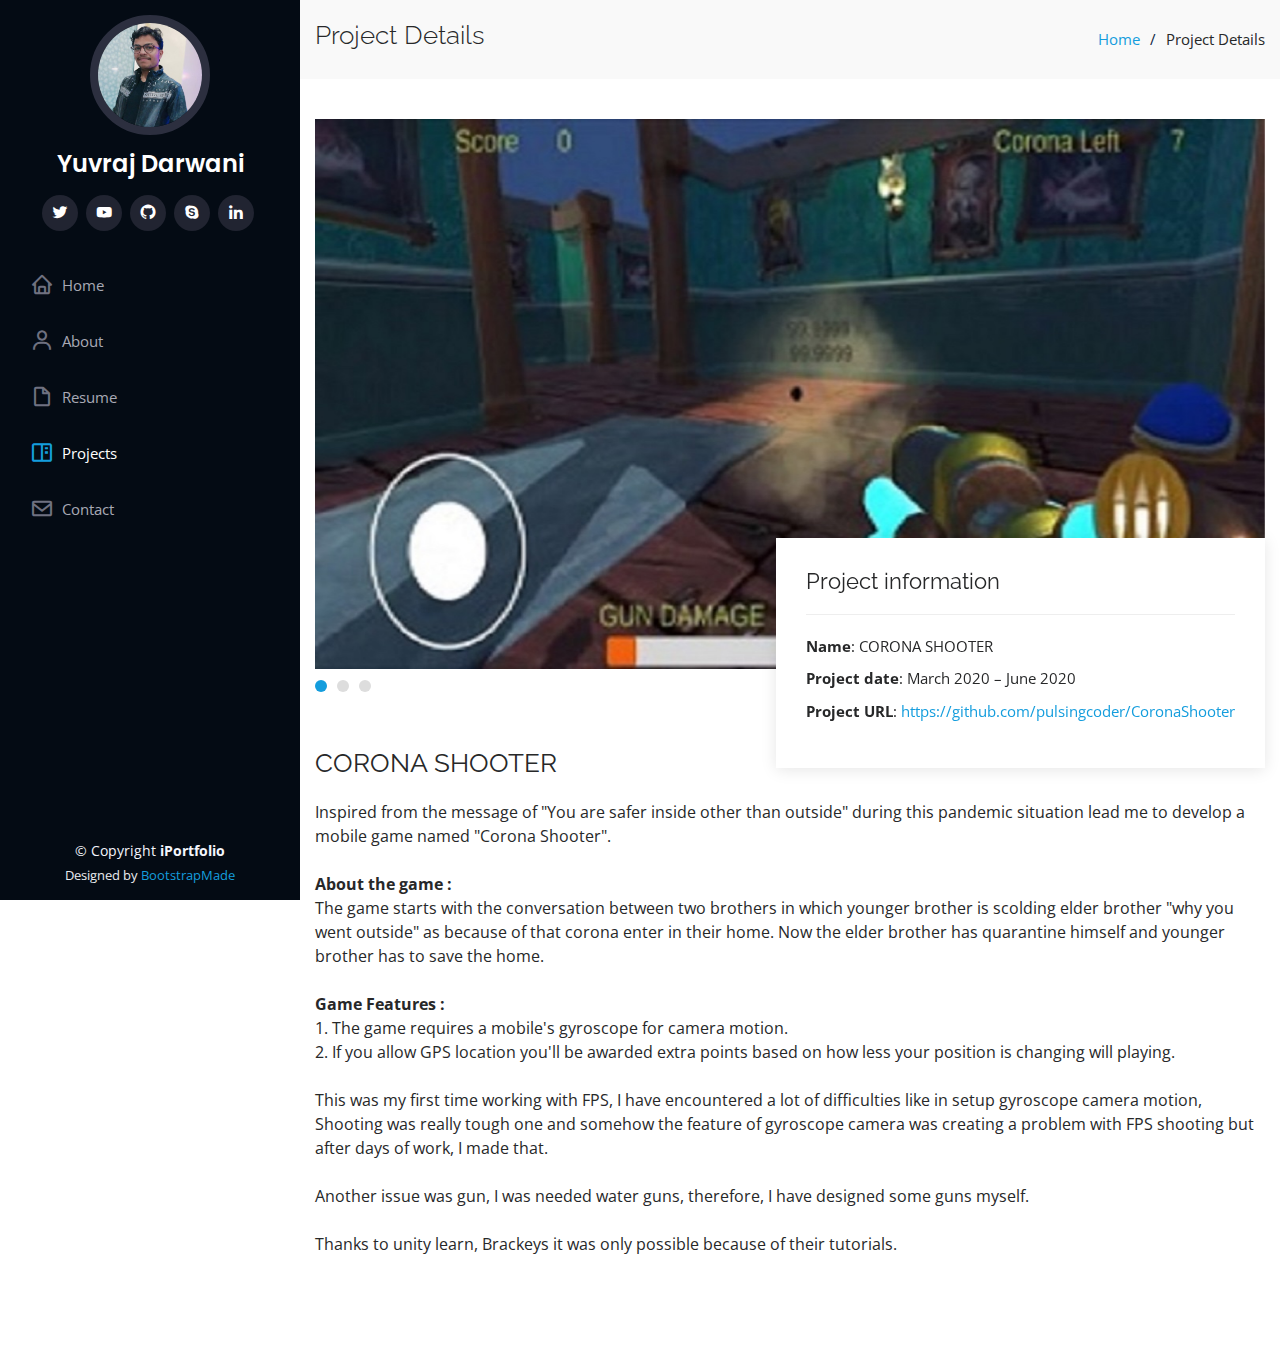
==== commit 5a4d101f: "some changes" ====
--- a/portfolio-details.html
+++ b/portfolio-details.html
@@ -45,7 +45,7 @@
     <div class="d-flex flex-column">
 
       <div class="profile">
-        <img src="assets/img/profile-img.jpg" alt="" class="img-fluid rounded-circle">
+       <img src="assets/img/yuvrajProfile.jpg" alt="" class="img-fluid rounded-circle">
         <h1 class="text-light"><a href="index.html">Yuvraj Darwani</a></h1>
         <div class="social-links mt-3 text-center">
           <a href="https://twitter.com/DarwaniYuvraj" class="twitter"><i class="bx bxl-twitter"></i></a>
@@ -62,7 +62,7 @@
           <li><a href="index.html#about"><i class="bx bx-user"></i> <span>About</span></a></li>
           <li><a href="index.html#resume"><i class="bx bx-file-blank"></i> <span>Resume</span></a></li>
           <li class="active"><a href="index.html#portfolio"><i class="bx bx-book-content"></i> Projects</a></li>
-          <li><a href="index.html#services"><i class="bx bx-server"></i> Services</a></li>
+  
           <li><a href="index.html#contact"><i class="bx bx-envelope"></i> Contact</a></li>
 
         </ul>
--- a/assets/css/style.css
+++ b/assets/css/style.css
@@ -211,7 +211,7 @@
 #hero {
   width: 100%;
   height: 100vh;
-  background: url("../img/hero-bg.jpg") top center;
+  background: url("../img/YuvrajCool.jpeg") top center;
   background-size: cover;
 }
 
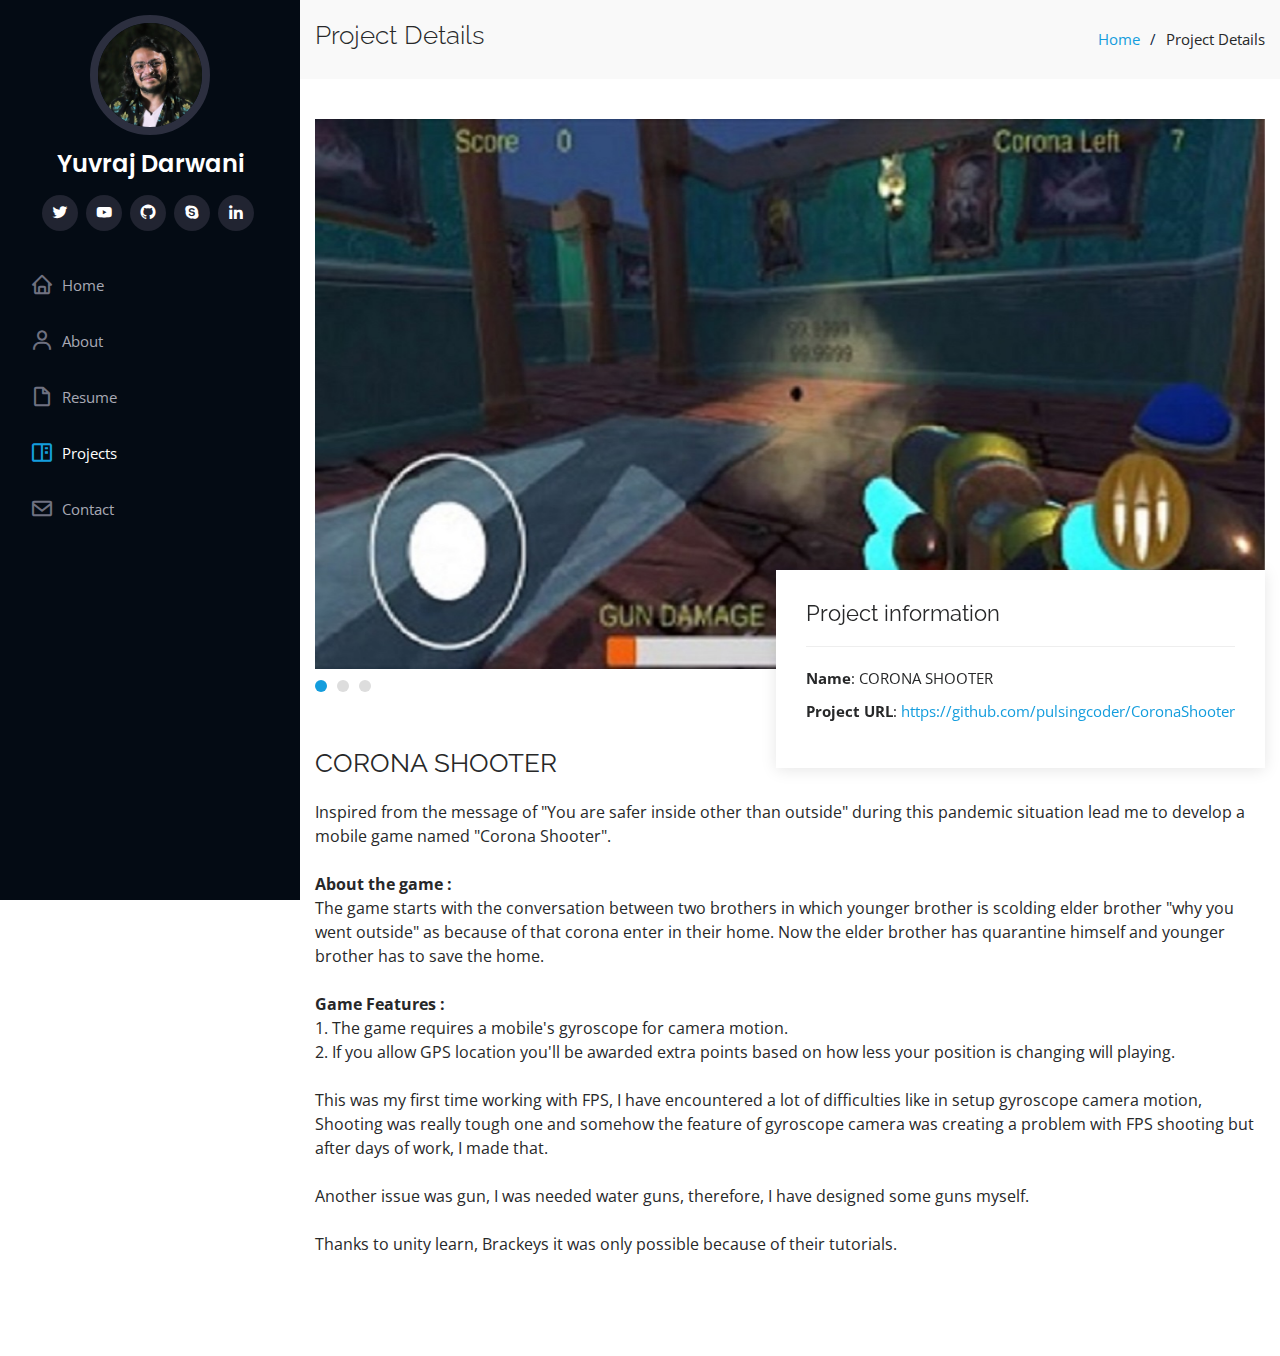
==== commit 229a33c7: "updated portfolio" ====
--- a/portfolio-details.html
+++ b/portfolio-details.html
@@ -10,7 +10,7 @@
   <meta content="" name="keywords">
 
   <!-- Favicons -->
-  <link href="assets/img/favicon.png" rel="icon">
+  <link href="assets/img/icon.svg" rel="icon">
   <link href="assets/img/apple-touch-icon.png" rel="apple-touch-icon">
 
   <!-- Google Fonts -->
@@ -105,8 +105,6 @@
             <h3>Project information</h3>
             <ul>
               <li><strong>Name</strong>: CORONA SHOOTER</li>
-              
-              <li><strong>Project date</strong>: March 2020 – June 2020</li>
               <li><strong>Project URL</strong>: <a href="https://github.com/pulsingcoder/CoronaShooter">https://github.com/pulsingcoder/CoronaShooter</a></li>
             </ul>
           </div>
@@ -136,22 +134,6 @@
 
   </main><!-- End #main -->
 
-  <!-- ======= Footer ======= -->
-  <footer id="footer">
-    <div class="container">
-      <div class="copyright">
-        &copy; Copyright <strong><span>iPortfolio</span></strong>
-      </div>
-      <div class="credits">
-        <!-- All the links in the footer should remain intact. -->
-        <!-- You can delete the links only if you purchased the pro version. -->
-        <!-- Licensing information: https://bootstrapmade.com/license/ -->
-        <!-- Purchase the pro version with working PHP/AJAX contact form: https://bootstrapmade.com/iportfolio-bootstrap-portfolio-websites-template/ -->
-        Designed by <a href="https://bootstrapmade.com/">BootstrapMade</a>
-      </div>
-    </div>
-  </footer><!-- End  Footer -->
-
   <a href="#" class="back-to-top"><i class="icofont-simple-up"></i></a>
 
   <!-- Vendor JS Files -->
--- a/assets/css/style.css
+++ b/assets/css/style.css
@@ -211,7 +211,7 @@
 #hero {
   width: 100%;
   height: 100vh;
-  background: url("../img/YuvrajCool.jpeg") top center;
+  background: url("../img/ss3.jpg") top center;
   background-size: cover;
 }
 
@@ -1095,4 +1095,11 @@
   background-color: rgba(20, 157, 221);
   color:white;
   margin-bottom: 24px;
+}
+
+
+.storesIcon {
+  position: relative;
+  width: 150px;
+  height: 40px;
 }